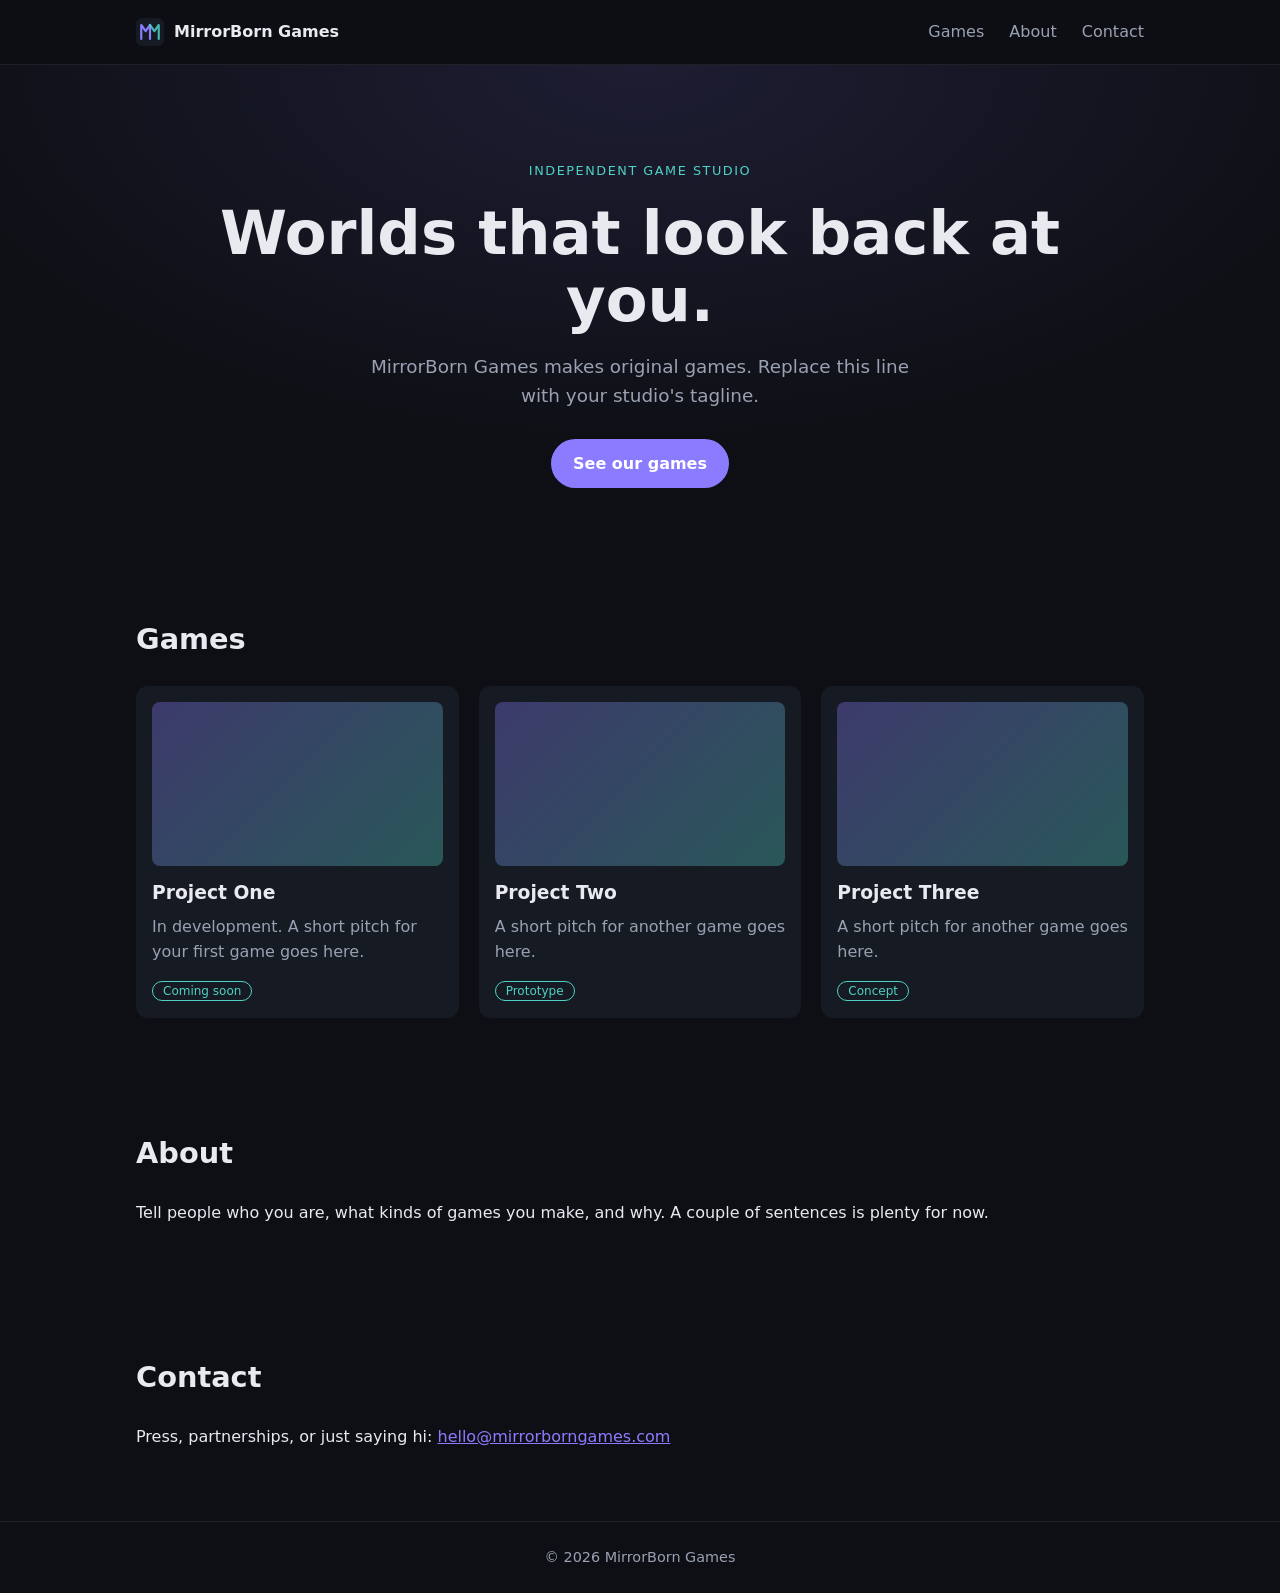
==== index.html @ 6ac90422 "Add MirrorBorn Games static site template Plain HTML/CSS one-pager for Vercel (zero config) with REA" ====
<!doctype html>
<html lang="en">
<head>
  <meta charset="utf-8">
  <meta name="viewport" content="width=device-width, initial-scale=1">
  <title>MirrorBorn Games</title>
  <meta name="description" content="MirrorBorn Games is an independent game studio.">
  <meta property="og:title" content="MirrorBorn Games">
  <meta property="og:description" content="An independent game studio.">
  <meta property="og:url" content="https://mirrorborngames.com">
  <link rel="icon" href="/assets/favicon.svg" type="image/svg+xml">
  <link rel="stylesheet" href="/styles.css">
</head>
<body>
  <header class="site-header">
    <div class="wrap nav">
      <a href="/" class="logo"><img src="/assets/favicon.svg" alt="" width="28" height="28"> <span>MirrorBorn Games</span></a>
      <nav>
        <a href="#games">Games</a>
        <a href="#about">About</a>
        <a href="#contact">Contact</a>
      </nav>
    </div>
  </header>

  <main>
    <section class="hero">
      <div class="wrap">
        <p class="eyebrow">Independent game studio</p>
        <h1>Worlds that look back at you.</h1>
        <p class="lead">MirrorBorn Games makes original games. Replace this line with your studio's tagline.</p>
        <a href="#games" class="btn">See our games</a>
      </div>
    </section>

    <section id="games" class="wrap section">
      <h2>Games</h2>
      <div class="grid">
        <article class="card">
          <div class="thumb"></div>
          <h3>Project One</h3>
          <p>In development. A short pitch for your first game goes here.</p>
          <span class="tag">Coming soon</span>
        </article>
        <article class="card">
          <div class="thumb"></div>
          <h3>Project Two</h3>
          <p>A short pitch for another game goes here.</p>
          <span class="tag">Prototype</span>
        </article>
        <article class="card">
          <div class="thumb"></div>
          <h3>Project Three</h3>
          <p>A short pitch for another game goes here.</p>
          <span class="tag">Concept</span>
        </article>
      </div>
    </section>

    <section id="about" class="wrap section">
      <h2>About</h2>
      <p>Tell people who you are, what kinds of games you make, and why. A couple of sentences is plenty for now.</p>
    </section>

    <section id="contact" class="wrap section">
      <h2>Contact</h2>
      <p>Press, partnerships, or just saying hi: <a href="mailto:hello@mirrorborngames.com">hello@mirrorborngames.com</a></p>
    </section>
  </main>

  <footer class="site-footer">
    <div class="wrap">© <span id="year">2026</span> MirrorBorn Games</div>
  </footer>
  <script>document.getElementById('year').textContent = new Date().getFullYear();</script>
</body>
</html>
---- styles.css ----
:root {
  --bg: #0d0f14;
  --surface: #161a22;
  --text: #e8eaf0;
  --muted: #9aa1b2;
  --accent: #8b7bff;
  --accent-2: #4fd1c5;
  --radius: 12px;
}
* { box-sizing: border-box; }
html { scroll-behavior: smooth; }
body {
  margin: 0;
  font-family: system-ui, -apple-system, "Segoe UI", Roboto, sans-serif;
  background: var(--bg);
  color: var(--text);
  line-height: 1.6;
}
a { color: var(--accent); }
.wrap { max-width: 1040px; margin: 0 auto; padding: 0 16px; }

.site-header { border-bottom: 1px solid #ffffff14; position: sticky; top: 0; background: #0d0f14e6; backdrop-filter: blur(8px); z-index: 10; }
.nav { display: flex; align-items: center; justify-content: space-between; height: 64px; }
.logo { display: flex; align-items: center; gap: 10px; color: var(--text); text-decoration: none; font-weight: 700; }
nav a { color: var(--muted); text-decoration: none; margin-left: 20px; }
nav a:hover { color: var(--text); }

.hero { padding: 96px 0 72px; background: radial-gradient(60% 80% at 50% 0%, #8b7bff22, transparent); text-align: center; }
.eyebrow { color: var(--accent-2); text-transform: uppercase; letter-spacing: .12em; font-size: .8rem; margin: 0; }
h1 { font-size: clamp(2.2rem, 6vw, 3.8rem); line-height: 1.1; margin: .3em 0; }
.lead { color: var(--muted); font-size: 1.15rem; max-width: 560px; margin: 0 auto 28px; }
.btn { display: inline-block; background: var(--accent); color: #fff; padding: 12px 22px; border-radius: 999px; text-decoration: none; font-weight: 600; }
.btn:hover { filter: brightness(1.1); }

.section { padding: 56px 16px; }
h2 { font-size: 1.8rem; margin-top: 0; }
.grid { display: grid; grid-template-columns: repeat(auto-fit, minmax(240px, 1fr)); gap: 20px; }
.card { background: var(--surface); border-radius: var(--radius); padding: 16px; }
.thumb { aspect-ratio: 16/9; border-radius: 8px; background: linear-gradient(135deg, #8b7bff55, #4fd1c555); margin-bottom: 12px; }
.card h3 { margin: 0 0 6px; }
.card p { color: var(--muted); margin: 0 0 12px; }
.tag { font-size: .75rem; color: var(--accent-2); border: 1px solid currentColor; padding: 2px 10px; border-radius: 999px; }

.site-footer { border-top: 1px solid #ffffff14; padding: 24px 0; color: var(--muted); font-size: .9rem; text-align: center; }

@media (max-width: 340px) {
  nav a { margin-left: 12px; font-size: .9rem; }
  .logo span { display: none; }
}
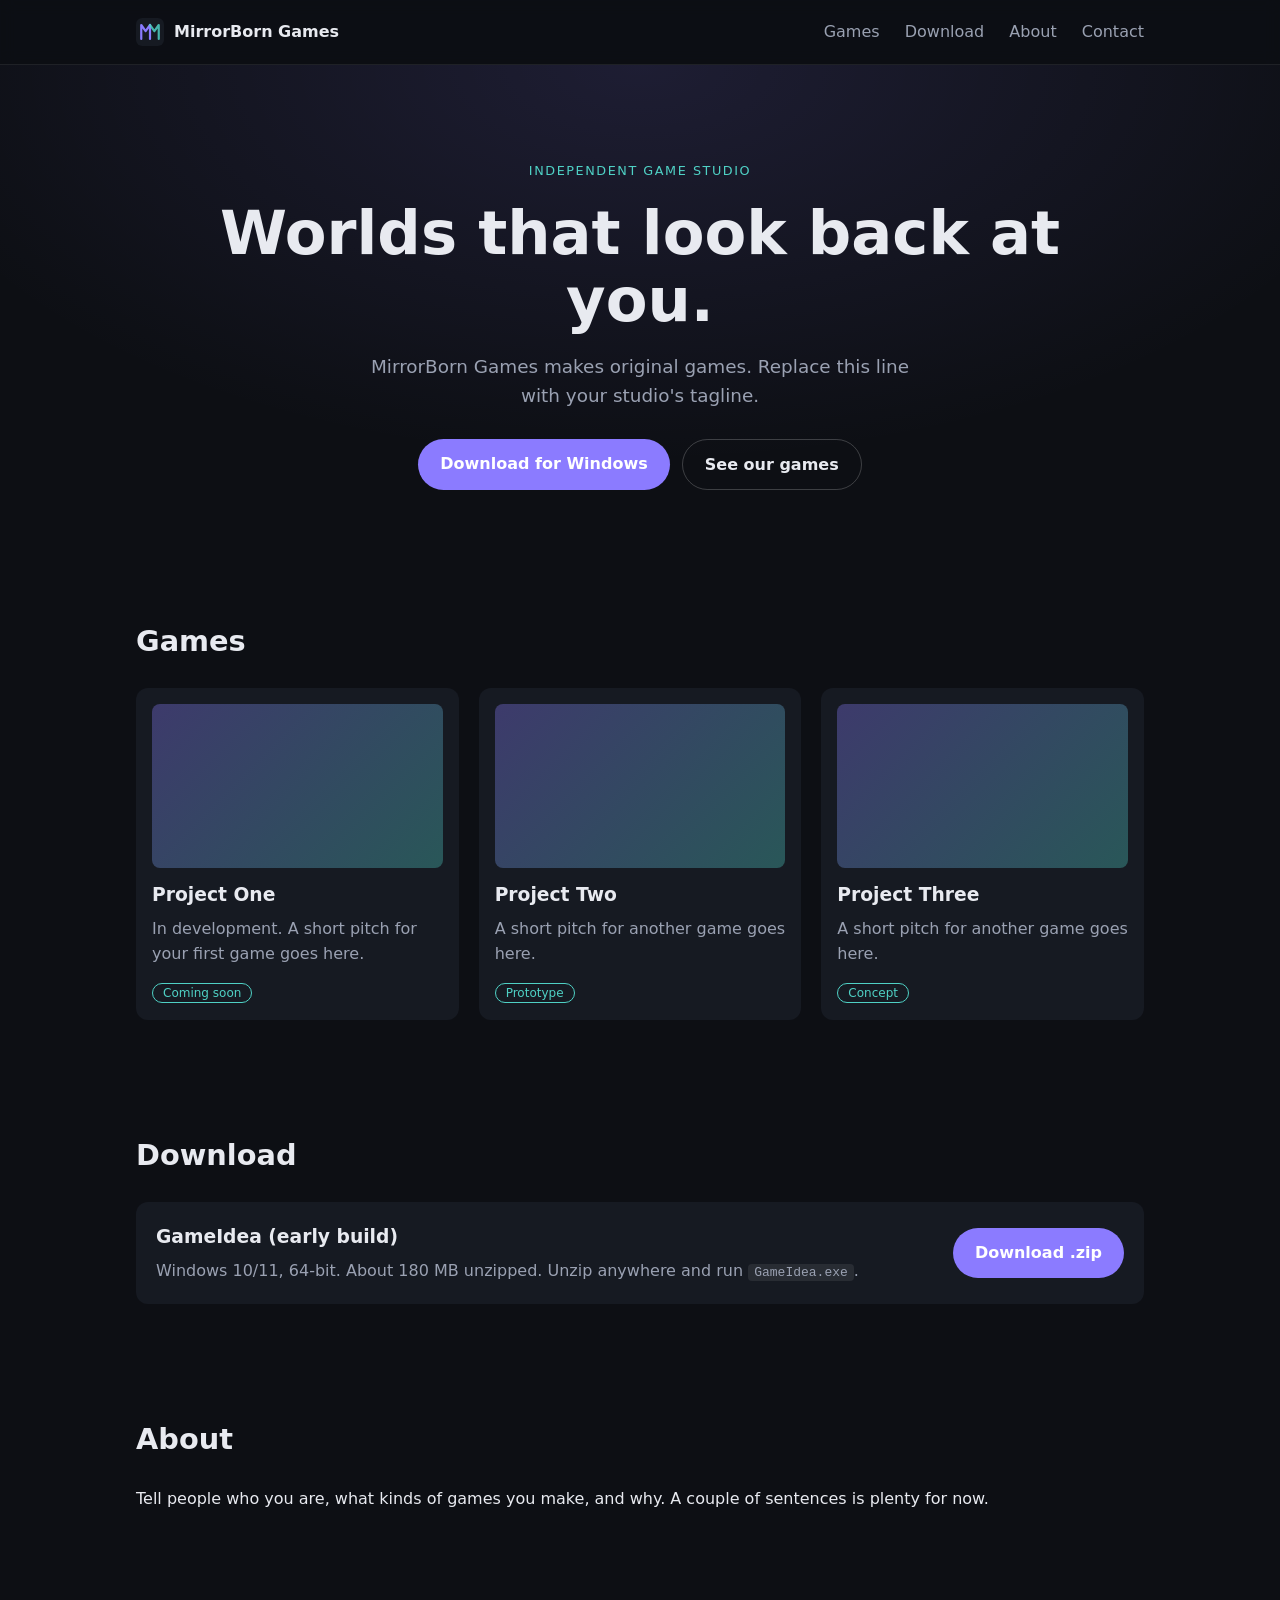
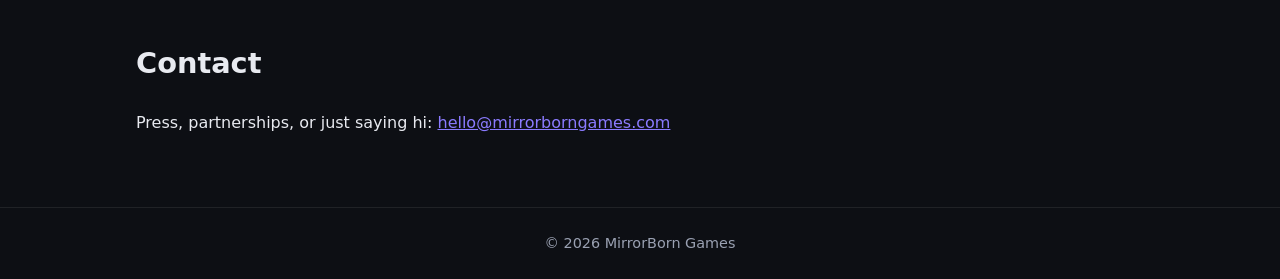
==== commit ff747880: "Add game download button and section Links to a stable zip URL on R2 (downloads.mirrorborngames.com)" ====
--- a/index.html
+++ b/index.html
@@ -8,15 +8,16 @@
   <meta property="og:title" content="MirrorBorn Games">
   <meta property="og:description" content="An independent game studio.">
   <meta property="og:url" content="https://mirrorborngames.com">
-  <link rel="icon" href="/assets/favicon.svg" type="image/svg+xml">
-  <link rel="stylesheet" href="/styles.css">
+  <link rel="icon" href="assets/favicon.svg" type="image/svg+xml">
+  <link rel="stylesheet" href="styles.css">
 </head>
 <body>
   <header class="site-header">
     <div class="wrap nav">
-      <a href="/" class="logo"><img src="/assets/favicon.svg" alt="" width="28" height="28"> <span>MirrorBorn Games</span></a>
+      <a href="/" class="logo"><img src="assets/favicon.svg" alt="" width="28" height="28"> <span>MirrorBorn Games</span></a>
       <nav>
         <a href="#games">Games</a>
+        <a href="#download">Download</a>
         <a href="#about">About</a>
         <a href="#contact">Contact</a>
       </nav>
@@ -29,7 +30,10 @@
         <p class="eyebrow">Independent game studio</p>
         <h1>Worlds that look back at you.</h1>
         <p class="lead">MirrorBorn Games makes original games. Replace this line with your studio's tagline.</p>
-        <a href="#games" class="btn">See our games</a>
+        <div class="actions">
+          <a href="https://downloads.mirrorborngames.com/GameIdea-client-latest.zip" class="btn" download>Download for Windows</a>
+          <a href="#games" class="btn btn-ghost">See our games</a>
+        </div>
       </div>
     </section>
 
@@ -57,6 +61,17 @@
       </div>
     </section>
 
+    <section id="download" class="wrap section">
+      <h2>Download</h2>
+      <div class="download-card">
+        <div>
+          <h3>GameIdea (early build)</h3>
+          <p>Windows 10/11, 64-bit. About 180 MB unzipped. Unzip anywhere and run <code>GameIdea.exe</code>.</p>
+        </div>
+        <a href="https://downloads.mirrorborngames.com/GameIdea-client-latest.zip" class="btn" download>Download .zip</a>
+      </div>
+    </section>
+
     <section id="about" class="wrap section">
       <h2>About</h2>
       <p>Tell people who you are, what kinds of games you make, and why. A couple of sentences is plenty for now.</p>
--- a/styles.css
+++ b/styles.css
@@ -31,6 +31,12 @@
 .lead { color: var(--muted); font-size: 1.15rem; max-width: 560px; margin: 0 auto 28px; }
 .btn { display: inline-block; background: var(--accent); color: #fff; padding: 12px 22px; border-radius: 999px; text-decoration: none; font-weight: 600; }
 .btn:hover { filter: brightness(1.1); }
+.btn-ghost { background: transparent; color: var(--text); border: 1px solid #ffffff33; }
+.actions { display: flex; gap: 12px; justify-content: center; flex-wrap: wrap; }
+.download-card { display: flex; align-items: center; justify-content: space-between; gap: 20px; flex-wrap: wrap; background: var(--surface); border-radius: var(--radius); padding: 20px; }
+.download-card h3 { margin: 0 0 6px; }
+.download-card p { color: var(--muted); margin: 0; }
+code { background: #ffffff14; padding: 1px 6px; border-radius: 4px; }
 
 .section { padding: 56px 16px; }
 h2 { font-size: 1.8rem; margin-top: 0; }
@@ -47,3 +53,7 @@
   nav a { margin-left: 12px; font-size: .9rem; }
   .logo span { display: none; }
 }
+
+@media (max-width: 560px) {
+  nav a:not([href="#download"]) { display: none; }
+}
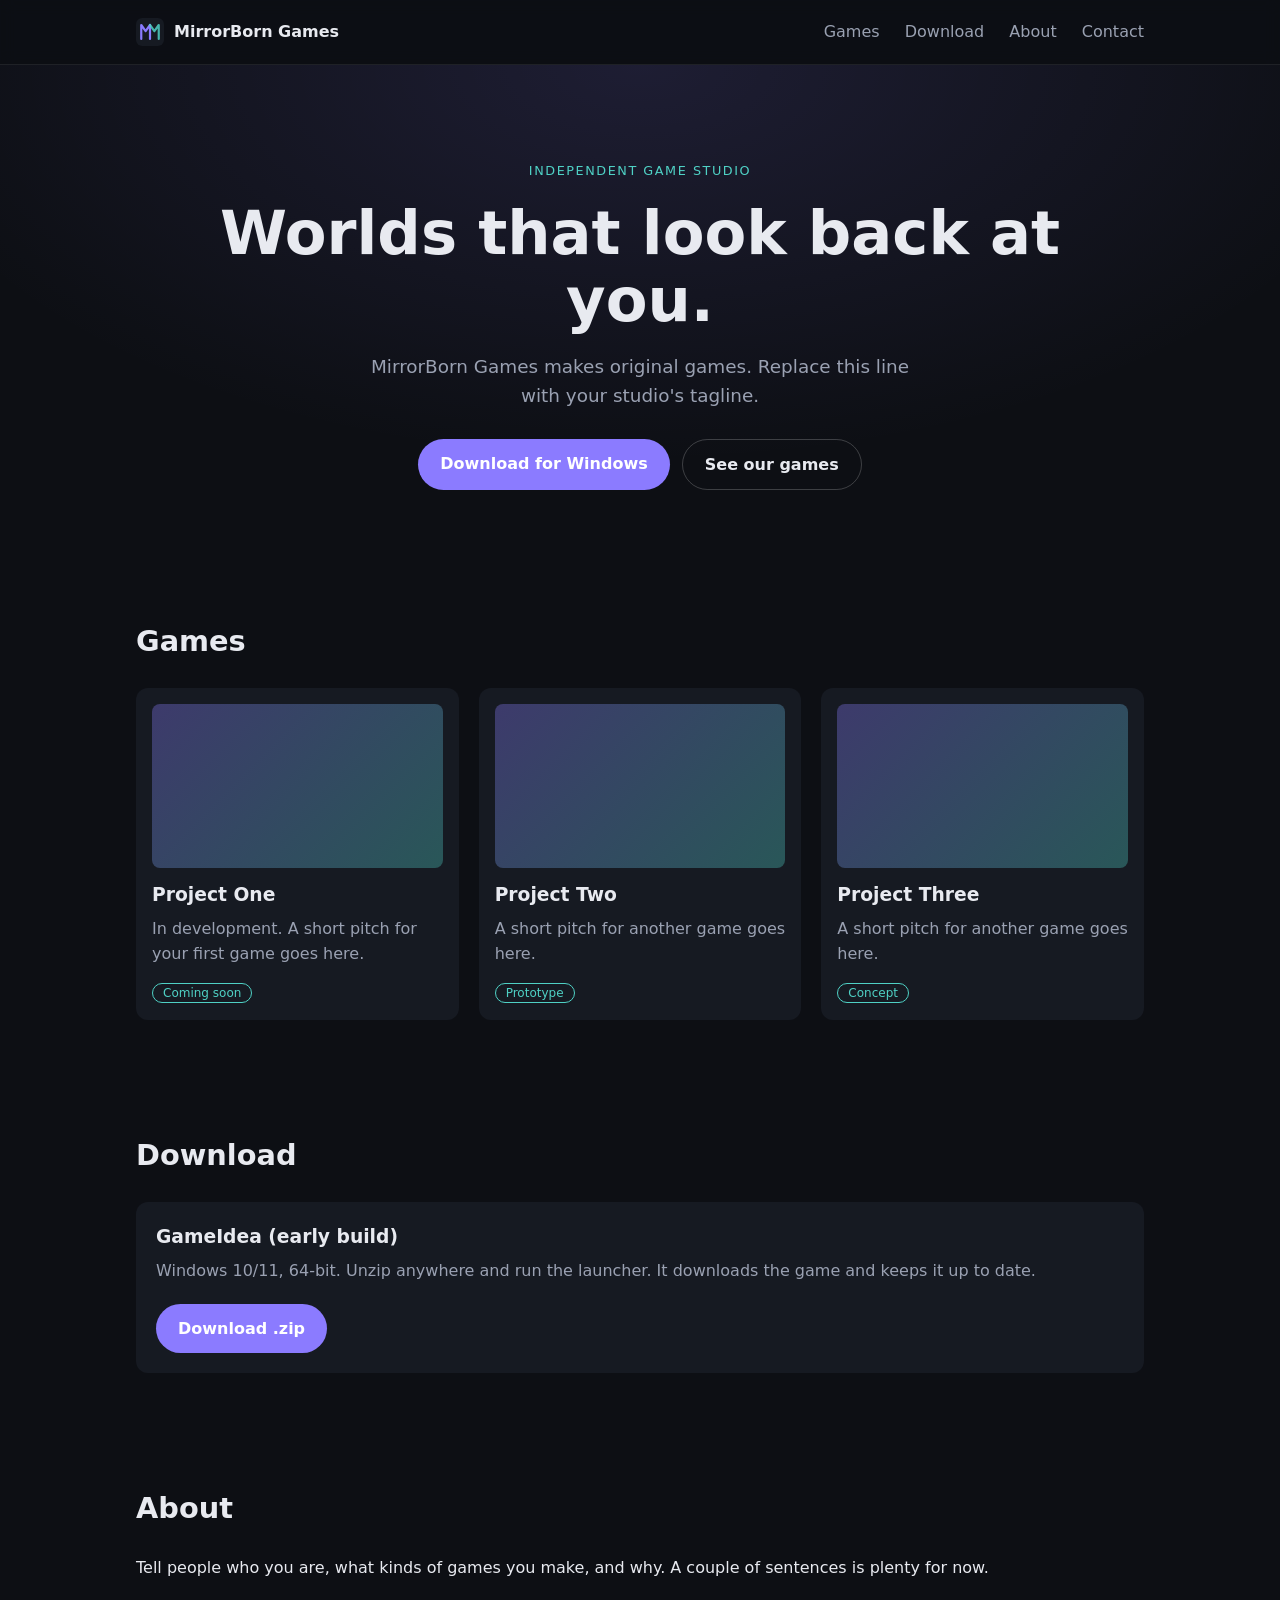
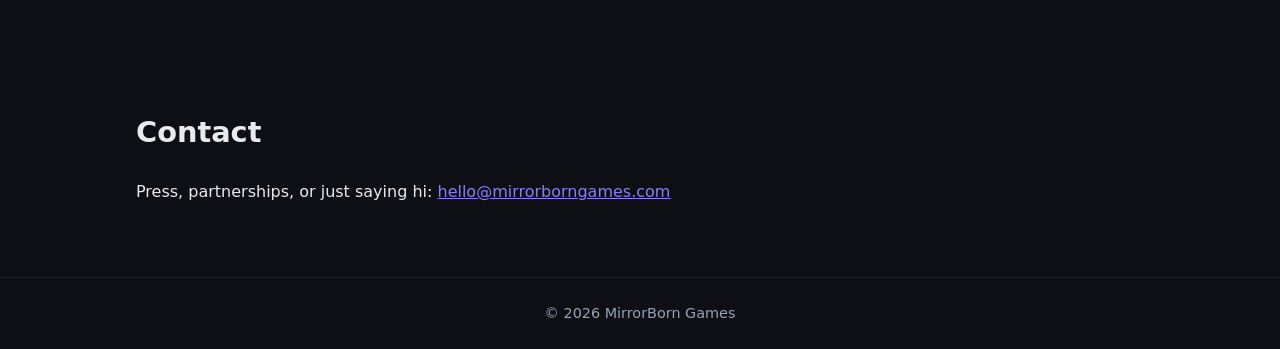
==== commit dce4487b: "Point download buttons at GameIdea-launcher.zip Co-Authored-By: Claude Opus 5.5 <noreply@anthropic.c" ====
--- a/index.html
+++ b/index.html
@@ -31,7 +31,7 @@
         <h1>Worlds that look back at you.</h1>
         <p class="lead">MirrorBorn Games makes original games. Replace this line with your studio's tagline.</p>
         <div class="actions">
-          <a href="https://downloads.mirrorborngames.com/GameIdea-client-latest.zip" class="btn" download>Download for Windows</a>
+          <a href="https://downloads.mirrorborngames.com/GameIdea-launcher.zip" class="btn" download>Download for Windows</a>
           <a href="#games" class="btn btn-ghost">See our games</a>
         </div>
       </div>
@@ -66,9 +66,9 @@
       <div class="download-card">
         <div>
           <h3>GameIdea (early build)</h3>
-          <p>Windows 10/11, 64-bit. About 180 MB unzipped. Unzip anywhere and run <code>GameIdea.exe</code>.</p>
+          <p>Windows 10/11, 64-bit. Unzip anywhere and run the launcher. It downloads the game and keeps it up to date.</p>
         </div>
-        <a href="https://downloads.mirrorborngames.com/GameIdea-client-latest.zip" class="btn" download>Download .zip</a>
+        <a href="https://downloads.mirrorborngames.com/GameIdea-launcher.zip" class="btn" download>Download .zip</a>
       </div>
     </section>
 
